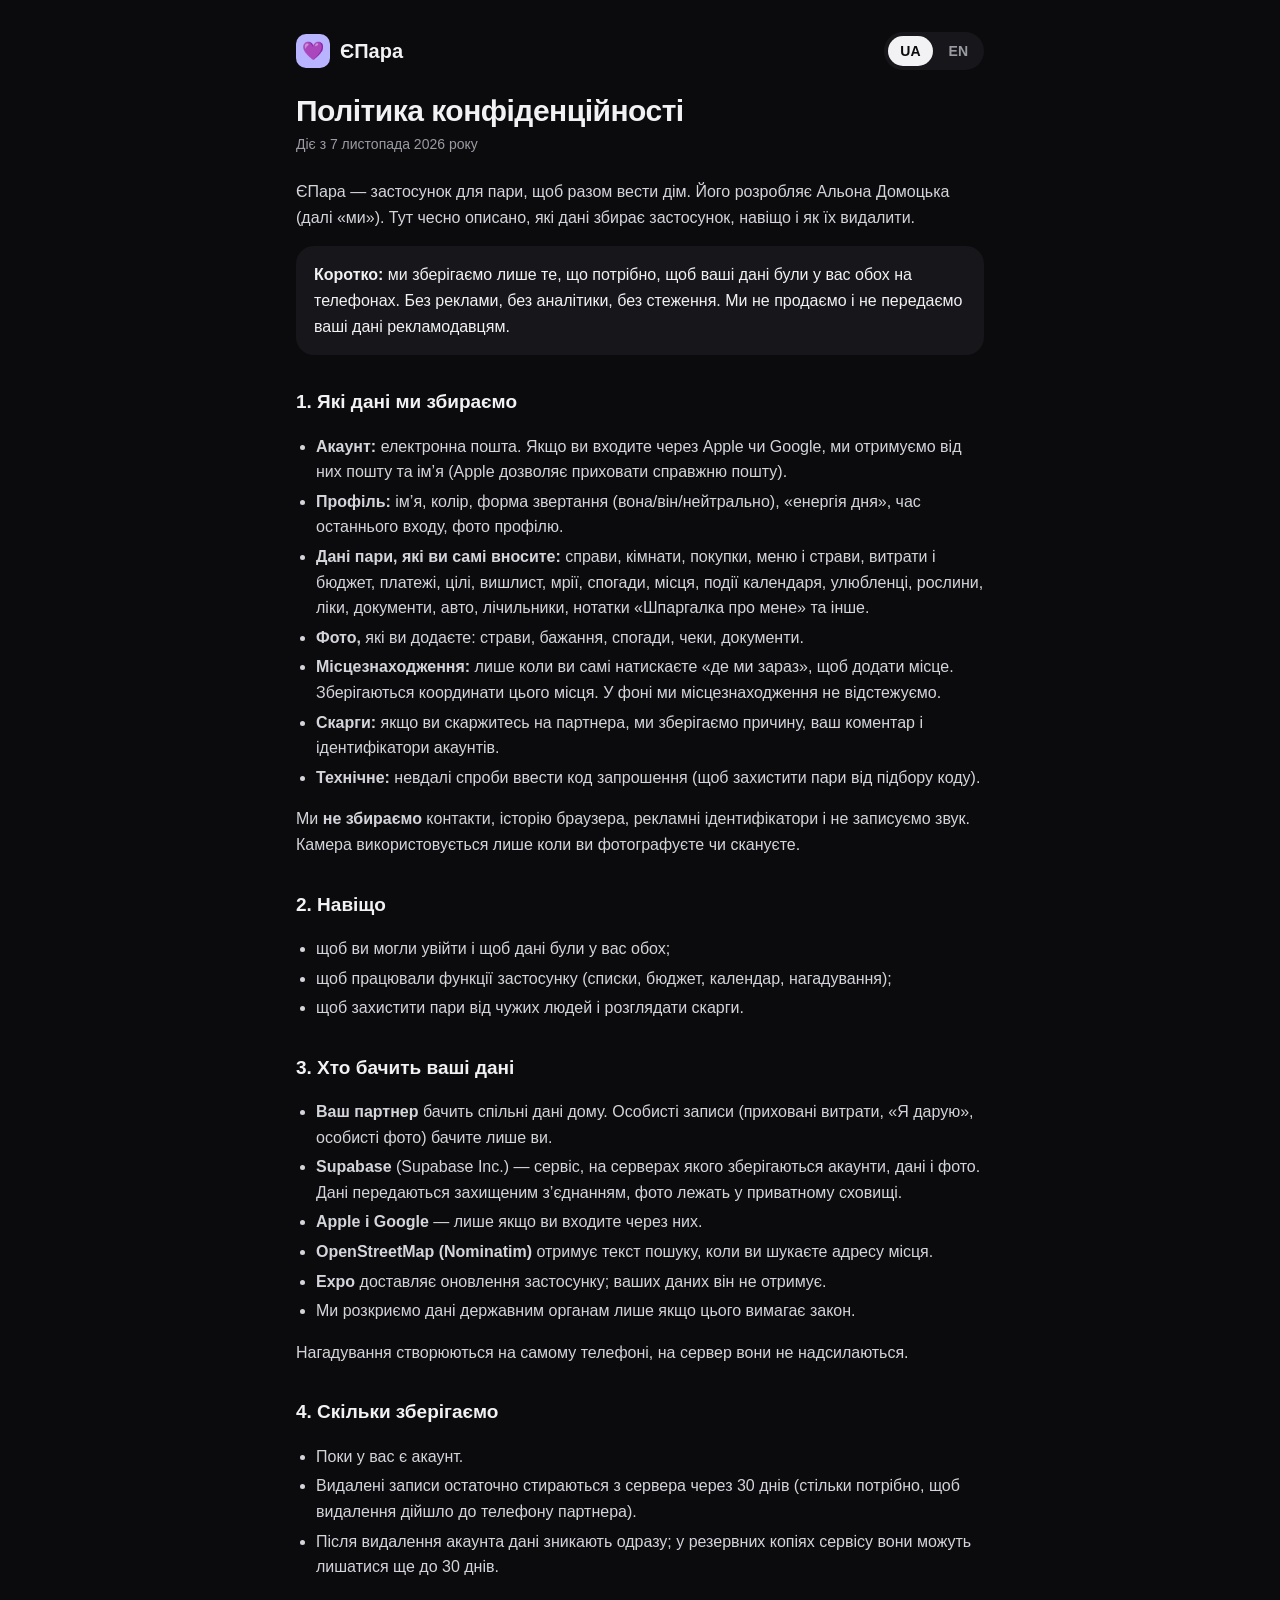
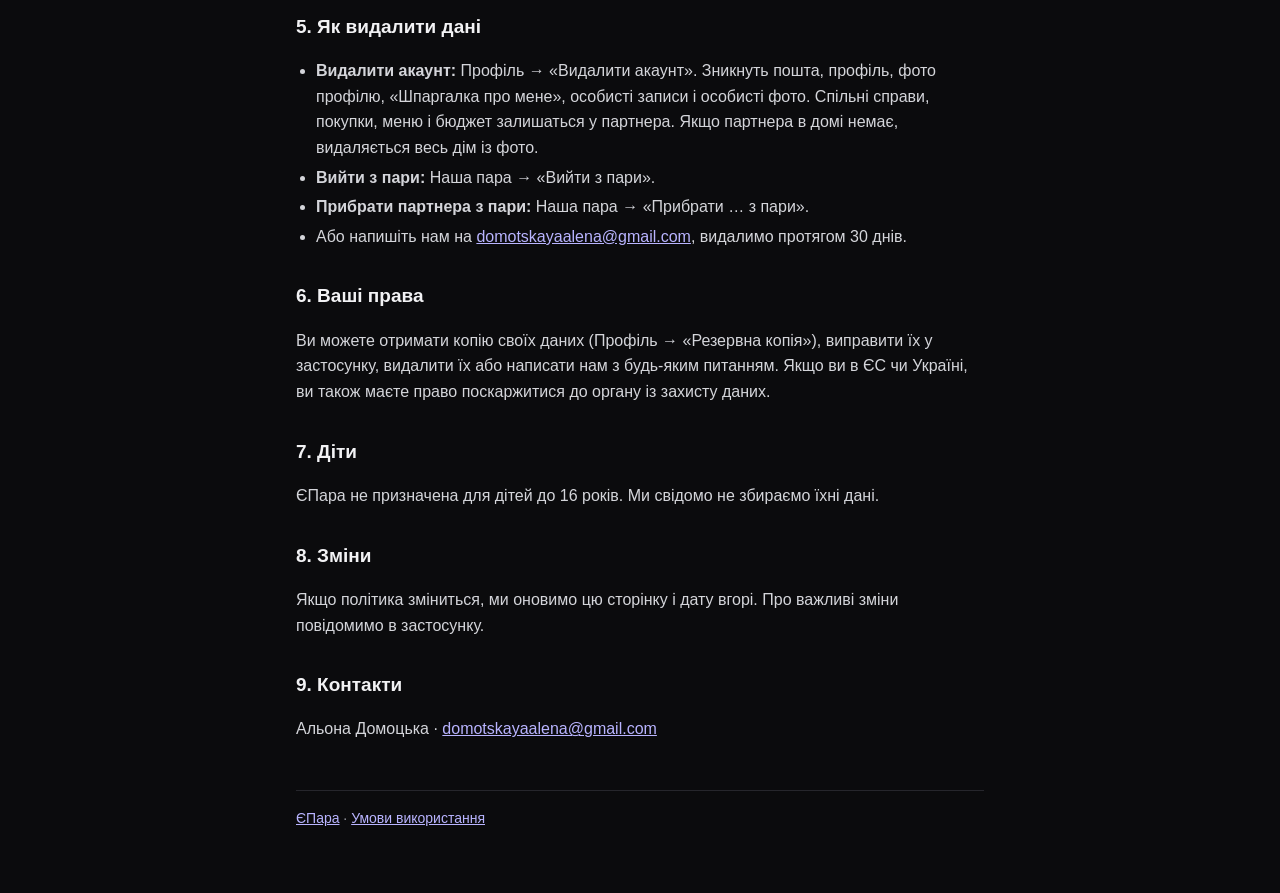
==== privacy.html @ fb5358cb "Privacy policy, terms and support page Co-Authored-By: Claude Opus 5.5 <noreply@anthropic.com>" ====
<!doctype html>
<html lang="uk">
<head>
<meta charset="utf-8">
<meta name="viewport" content="width=device-width, initial-scale=1">
<title>Політика конфіденційності · ЄПара</title>
<link rel="stylesheet" href="style.css">
</head>
<body>
<main>
  <header>
    <a class="brand" href="./"><span>💜</span>ЄПара</a>
    <div class="lang"><button data-set="uk">UA</button><button data-set="en">EN</button></div>
  </header>

<!-- ===================== УКРАЇНСЬКА ===================== -->
<article data-l="uk">
  <h1>Політика конфіденційності</h1>
  <p class="date">Діє з 7 листопада 2026 року</p>

  <p>ЄПара — застосунок для пари, щоб разом вести дім. Його розробляє Альона Домоцька (далі «ми»). Тут чесно описано, які дані збирає застосунок, навіщо і як їх видалити.</p>

  <div class="card"><strong>Коротко:</strong> ми зберігаємо лише те, що потрібно, щоб ваші дані були у вас обох на телефонах. Без реклами, без аналітики, без стеження. Ми не продаємо і не передаємо ваші дані рекламодавцям.</div>

  <h2>1. Які дані ми збираємо</h2>
  <ul>
    <li><strong>Акаунт:</strong> електронна пошта. Якщо ви входите через Apple чи Google, ми отримуємо від них пошту та ім’я (Apple дозволяє приховати справжню пошту).</li>
    <li><strong>Профіль:</strong> ім’я, колір, форма звертання (вона/він/нейтрально), «енергія дня», час останнього входу, фото профілю.</li>
    <li><strong>Дані пари, які ви самі вносите:</strong> справи, кімнати, покупки, меню і страви, витрати і бюджет, платежі, цілі, вишлист, мрії, спогади, місця, події календаря, улюбленці, рослини, ліки, документи, авто, лічильники, нотатки «Шпаргалка про мене» та інше.</li>
    <li><strong>Фото,</strong> які ви додаєте: страви, бажання, спогади, чеки, документи.</li>
    <li><strong>Місцезнаходження:</strong> лише коли ви самі натискаєте «де ми зараз», щоб додати місце. Зберігаються координати цього місця. У фоні ми місцезнаходження не відстежуємо.</li>
    <li><strong>Скарги:</strong> якщо ви скаржитесь на партнера, ми зберігаємо причину, ваш коментар і ідентифікатори акаунтів.</li>
    <li><strong>Технічне:</strong> невдалі спроби ввести код запрошення (щоб захистити пари від підбору коду).</li>
  </ul>
  <p>Ми <strong>не збираємо</strong> контакти, історію браузера, рекламні ідентифікатори і не записуємо звук. Камера використовується лише коли ви фотографуєте чи скануєте.</p>

  <h2>2. Навіщо</h2>
  <ul>
    <li>щоб ви могли увійти і щоб дані були у вас обох;</li>
    <li>щоб працювали функції застосунку (списки, бюджет, календар, нагадування);</li>
    <li>щоб захистити пари від чужих людей і розглядати скарги.</li>
  </ul>

  <h2>3. Хто бачить ваші дані</h2>
  <ul>
    <li><strong>Ваш партнер</strong> бачить спільні дані дому. Особисті записи (приховані витрати, «Я дарую», особисті фото) бачите лише ви.</li>
    <li><strong>Supabase</strong> (Supabase Inc.) — сервіс, на серверах якого зберігаються акаунти, дані і фото. Дані передаються захищеним з’єднанням, фото лежать у приватному сховищі.</li>
    <li><strong>Apple і Google</strong> — лише якщо ви входите через них.</li>
    <li><strong>OpenStreetMap (Nominatim)</strong> отримує текст пошуку, коли ви шукаєте адресу місця.</li>
    <li><strong>Expo</strong> доставляє оновлення застосунку; ваших даних він не отримує.</li>
    <li>Ми розкриємо дані державним органам лише якщо цього вимагає закон.</li>
  </ul>
  <p>Нагадування створюються на самому телефоні, на сервер вони не надсилаються.</p>

  <h2>4. Скільки зберігаємо</h2>
  <ul>
    <li>Поки у вас є акаунт.</li>
    <li>Видалені записи остаточно стираються з сервера через 30 днів (стільки потрібно, щоб видалення дійшло до телефону партнера).</li>
    <li>Після видалення акаунта дані зникають одразу; у резервних копіях сервісу вони можуть лишатися ще до 30 днів.</li>
  </ul>

  <h2>5. Як видалити дані</h2>
  <ul>
    <li><strong>Видалити акаунт:</strong> Профіль → «Видалити акаунт». Зникнуть пошта, профіль, фото профілю, «Шпаргалка про мене», особисті записи і особисті фото. Спільні справи, покупки, меню і бюджет залишаться у партнера. Якщо партнера в домі немає, видаляється весь дім із фото.</li>
    <li><strong>Вийти з пари:</strong> Наша пара → «Вийти з пари».</li>
    <li><strong>Прибрати партнера з пари:</strong> Наша пара → «Прибрати … з пари».</li>
    <li>Або напишіть нам на <a href="mailto:domotskayaalena@gmail.com">domotskayaalena@gmail.com</a>, видалимо протягом 30 днів.</li>
  </ul>

  <h2>6. Ваші права</h2>
  <p>Ви можете отримати копію своїх даних (Профіль → «Резервна копія»), виправити їх у застосунку, видалити їх або написати нам з будь-яким питанням. Якщо ви в ЄС чи Україні, ви також маєте право поскаржитися до органу із захисту даних.</p>

  <h2>7. Діти</h2>
  <p>ЄПара не призначена для дітей до 16 років. Ми свідомо не збираємо їхні дані.</p>

  <h2>8. Зміни</h2>
  <p>Якщо політика зміниться, ми оновимо цю сторінку і дату вгорі. Про важливі зміни повідомимо в застосунку.</p>

  <h2>9. Контакти</h2>
  <p>Альона Домоцька · <a href="mailto:domotskayaalena@gmail.com">domotskayaalena@gmail.com</a></p>
</article>

<!-- ===================== ENGLISH ===================== -->
<article data-l="en">
  <h1>Privacy Policy</h1>
  <p class="date">Effective November 7, 2026</p>

  <p>YePara (ЄПара) is an app that helps a couple run their home together. It is developed by Alona Domotska (“we”). This page honestly explains what data the app collects, why, and how to delete it.</p>

  <div class="card"><strong>In short:</strong> we store only what is needed to keep your data on both of your phones. No ads, no analytics, no tracking. We do not sell your data or share it with advertisers.</div>

  <h2>1. Data we collect</h2>
  <ul>
    <li><strong>Account:</strong> email address. If you sign in with Apple or Google, we receive your email and name from them (Apple lets you hide your real email).</li>
    <li><strong>Profile:</strong> name, colour, form of address (she/he/neutral), “energy of the day”, last seen time, profile photo.</li>
    <li><strong>Data you add as a couple:</strong> chores, rooms, shopping lists, menus and dishes, expenses and budget, payments, goals, wishlist, dreams, memories, places, calendar events, pets, plants, medicines, documents, car, meter readings, “About me” notes and more.</li>
    <li><strong>Photos</strong> you add: dishes, wishes, memories, receipts, documents.</li>
    <li><strong>Location:</strong> only when you tap “where we are now” to add a place. We store the coordinates of that place. We never track location in the background.</li>
    <li><strong>Reports:</strong> if you report your partner, we store the reason, your comment and the account identifiers.</li>
    <li><strong>Technical:</strong> failed invite code attempts (to protect couples from code guessing).</li>
  </ul>
  <p>We <strong>do not collect</strong> contacts, browsing history or advertising identifiers, and we never record audio. The camera is used only when you take a photo or scan.</p>

  <h2>2. Why</h2>
  <ul>
    <li>to let you sign in and keep your data in sync for both partners;</li>
    <li>to make app features work (lists, budget, calendar, reminders);</li>
    <li>to protect couples from strangers and to review reports.</li>
  </ul>

  <h2>3. Who can see your data</h2>
  <ul>
    <li><strong>Your partner</strong> sees the shared household data. Private entries (hidden expenses, “I’m giving this”, private photos) are visible only to you.</li>
    <li><strong>Supabase</strong> (Supabase Inc.) hosts accounts, data and photos. Data is sent over encrypted connections, photos are kept in private storage.</li>
    <li><strong>Apple and Google</strong>, only if you sign in with them.</li>
    <li><strong>OpenStreetMap (Nominatim)</strong> receives your search text when you look up a place address.</li>
    <li><strong>Expo</strong> delivers app updates; it does not receive your data.</li>
    <li>We disclose data to authorities only when required by law.</li>
  </ul>
  <p>Reminders are created on your phone and are never sent to a server.</p>

  <h2>4. How long we keep data</h2>
  <ul>
    <li>As long as you have an account.</li>
    <li>Deleted entries are permanently removed from the server after 30 days (the time needed for the deletion to reach your partner’s phone).</li>
    <li>When you delete your account, data is removed immediately; it may remain in the provider’s backups for up to 30 days.</li>
  </ul>

  <h2>5. How to delete your data</h2>
  <ul>
    <li><strong>Delete account:</strong> Profile → “Delete account”. Your email, profile, profile photo, “About me”, private entries and private photos are removed. Shared chores, shopping, menus and budget stay with your partner. If you have no partner in the household, the whole household with its photos is deleted.</li>
    <li><strong>Leave the couple:</strong> Our couple → “Leave couple”.</li>
    <li><strong>Remove your partner:</strong> Our couple → “Remove … from couple”.</li>
    <li>Or email us at <a href="mailto:domotskayaalena@gmail.com">domotskayaalena@gmail.com</a> and we will delete it within 30 days.</li>
  </ul>

  <h2>6. Your rights</h2>
  <p>You can get a copy of your data (Profile → “Backup”), correct it in the app, delete it, or contact us with any question. If you are in the EU or Ukraine, you may also complain to your data protection authority.</p>

  <h2>7. Children</h2>
  <p>YePara is not intended for children under 16. We do not knowingly collect their data.</p>

  <h2>8. Changes</h2>
  <p>If this policy changes, we will update this page and the date above. We will tell you about important changes in the app.</p>

  <h2>9. Contact</h2>
  <p>Alona Domotska · <a href="mailto:domotskayaalena@gmail.com">domotskayaalena@gmail.com</a></p>
</article>

  <footer><a href="./">ЄПара</a> · <a href="terms.html"><span data-l="uk">Умови використання</span><span data-l="en">Terms of Use</span></a></footer>
</main>
<script src="lang.js"></script>
</body>
</html>
---- style.css ----
:root { --bg: #0B0B0D; --card: #17171B; --text: #F2F2F4; --muted: #9A9BA3; --accent: #B9B4FF; --line: #26262C; }
* { box-sizing: border-box; }
html { -webkit-text-size-adjust: 100%; }
body { margin: 0; background: var(--bg); color: var(--text); font: 16px/1.6 -apple-system, BlinkMacSystemFont, "Segoe UI", Roboto, sans-serif; }
main { max-width: 720px; margin: 0 auto; padding: 32px 16px 64px; }
header { display: flex; align-items: center; justify-content: space-between; gap: 12px; margin-bottom: 24px; }
.brand { display: flex; align-items: center; gap: 10px; font-weight: 800; font-size: 20px; color: var(--text); text-decoration: none; }
.brand span { width: 34px; height: 34px; border-radius: 10px; background: var(--accent); display: grid; place-items: center; color: #1A1830; font-size: 18px; }
.lang { display: flex; gap: 4px; background: var(--card); border-radius: 999px; padding: 4px; }
.lang button { border: 0; background: transparent; color: var(--muted); font: inherit; font-size: 14px; font-weight: 700; padding: 4px 12px; border-radius: 999px; cursor: pointer; }
.lang button[aria-pressed="true"] { background: var(--text); color: var(--bg); }
h1 { font-size: 30px; line-height: 1.15; letter-spacing: -0.5px; margin: 8px 0 4px; }
h2 { font-size: 19px; margin: 32px 0 8px; }
p, li { color: #D4D5DA; }
ul { padding-left: 20px; }
li { margin: 4px 0; }
a { color: var(--accent); }
.date { color: var(--muted); font-size: 14px; margin: 0 0 24px; }
.card { background: var(--card); border-radius: 18px; padding: 16px 18px; margin: 16px 0; }
.links { display: grid; gap: 10px; margin-top: 24px; }
.links a { display: block; background: var(--card); border-radius: 14px; padding: 14px 16px; text-decoration: none; color: var(--text); font-weight: 700; }
footer { margin-top: 48px; color: var(--muted); font-size: 14px; border-top: 1px solid var(--line); padding-top: 16px; }
[lang="en"] [data-l="uk"], [lang="uk"] [data-l="en"] { display: none; }
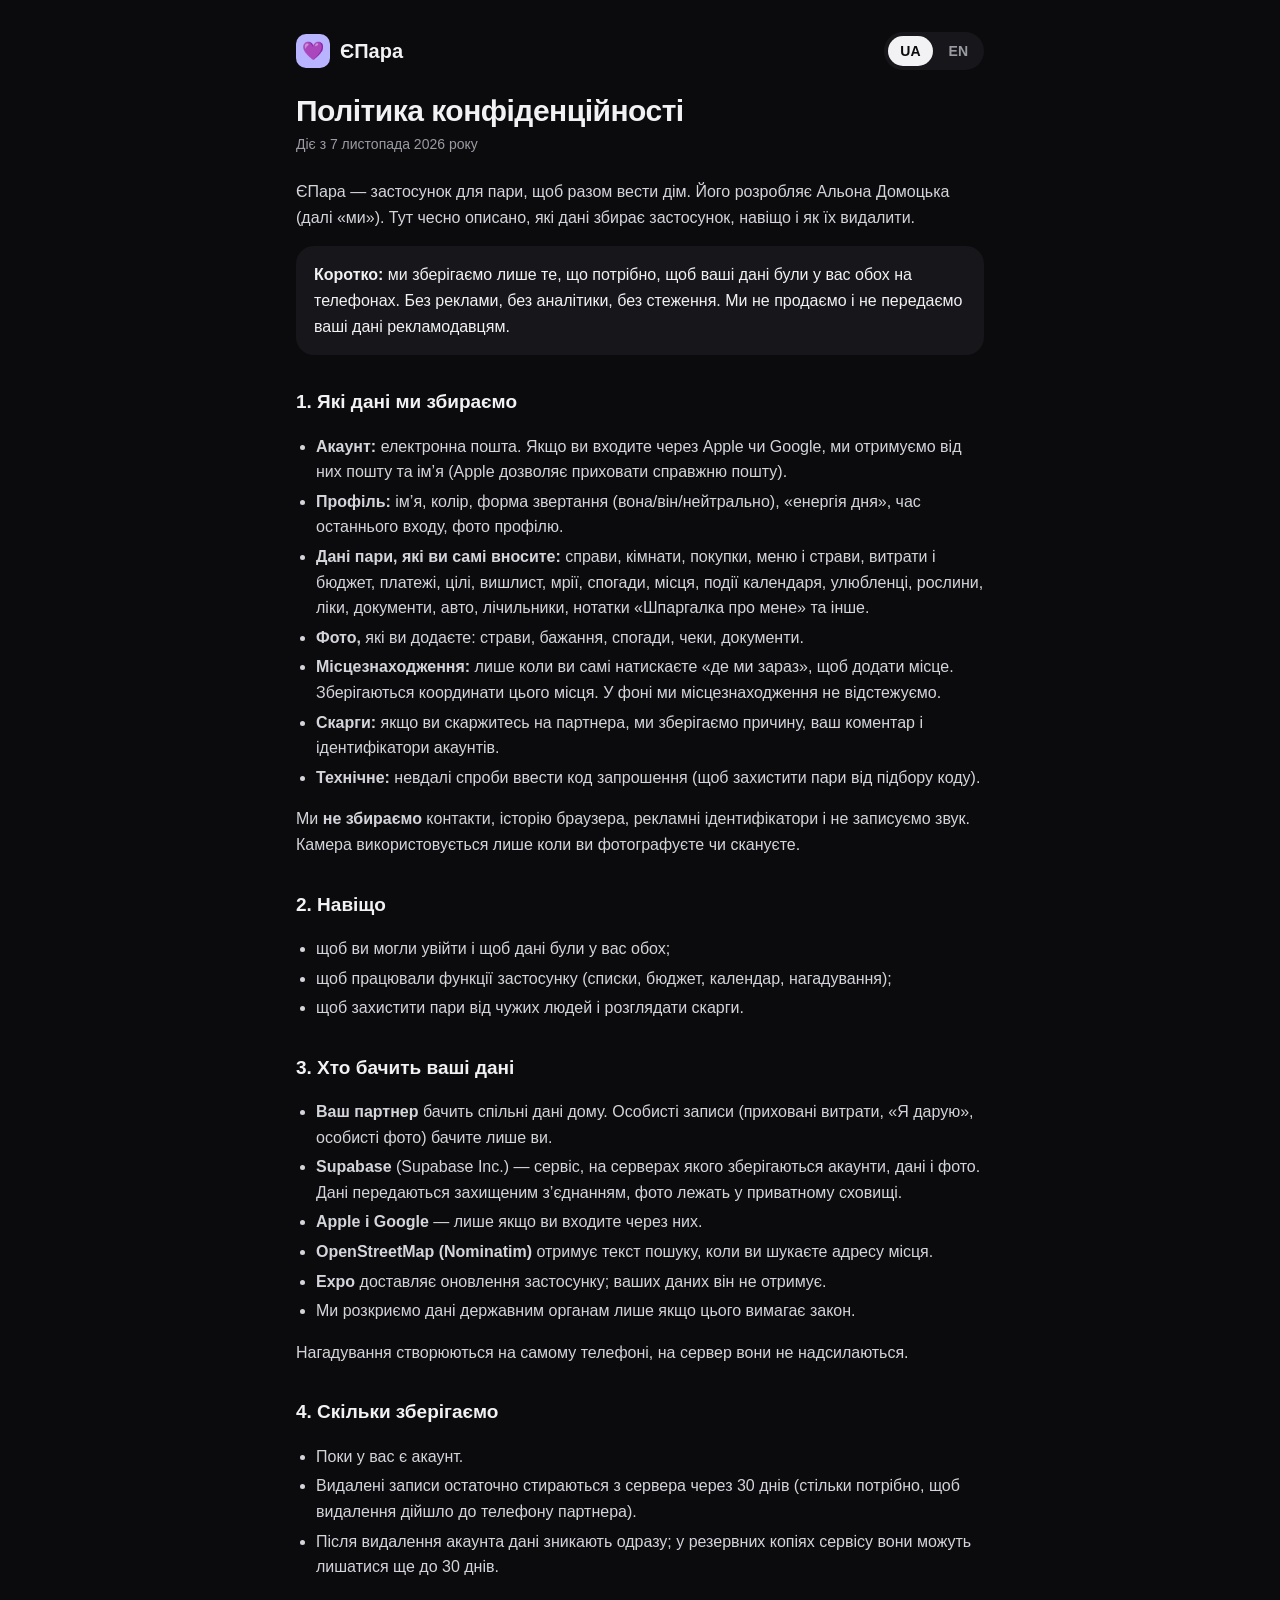
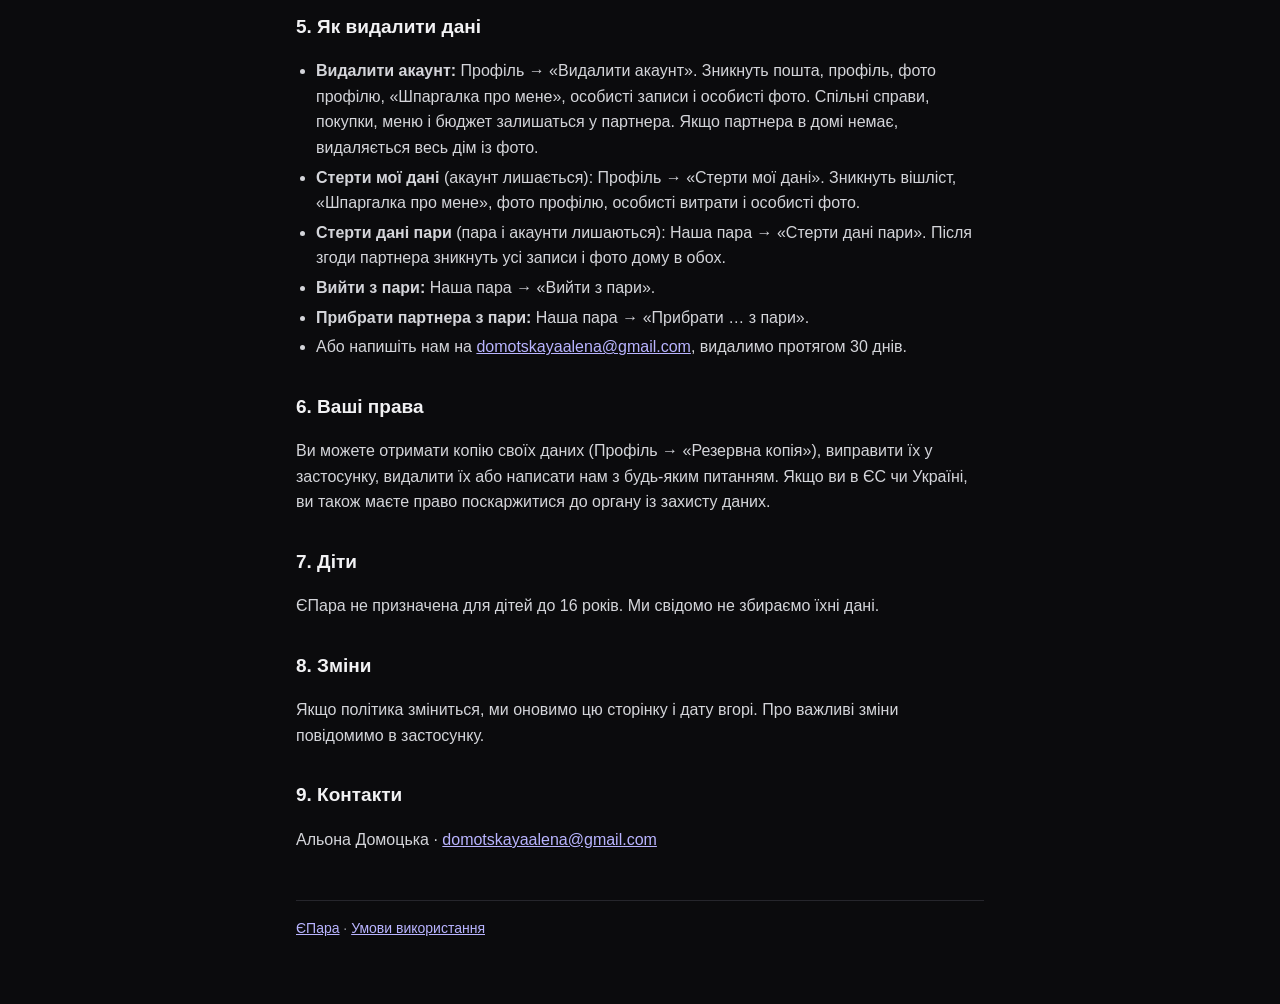
==== commit 68dbb058: "Privacy: erase my data and erase couple data Co-Authored-By: Claude Opus 5.5 <noreply@anthropic.com>" ====
--- a/privacy.html
+++ b/privacy.html
@@ -62,6 +62,8 @@
   <h2>5. Як видалити дані</h2>
   <ul>
     <li><strong>Видалити акаунт:</strong> Профіль → «Видалити акаунт». Зникнуть пошта, профіль, фото профілю, «Шпаргалка про мене», особисті записи і особисті фото. Спільні справи, покупки, меню і бюджет залишаться у партнера. Якщо партнера в домі немає, видаляється весь дім із фото.</li>
+    <li><strong>Стерти мої дані</strong> (акаунт лишається): Профіль → «Стерти мої дані». Зникнуть вішліст, «Шпаргалка про мене», фото профілю, особисті витрати і особисті фото.</li>
+    <li><strong>Стерти дані пари</strong> (пара і акаунти лишаються): Наша пара → «Стерти дані пари». Після згоди партнера зникнуть усі записи і фото дому в обох.</li>
     <li><strong>Вийти з пари:</strong> Наша пара → «Вийти з пари».</li>
     <li><strong>Прибрати партнера з пари:</strong> Наша пара → «Прибрати … з пари».</li>
     <li>Або напишіть нам на <a href="mailto:domotskayaalena@gmail.com">domotskayaalena@gmail.com</a>, видалимо протягом 30 днів.</li>
@@ -129,6 +131,8 @@
   <h2>5. How to delete your data</h2>
   <ul>
     <li><strong>Delete account:</strong> Profile → “Delete account”. Your email, profile, profile photo, “About me”, private entries and private photos are removed. Shared chores, shopping, menus and budget stay with your partner. If you have no partner in the household, the whole household with its photos is deleted.</li>
+    <li><strong>Erase my data</strong> (account stays): Profile → “Erase my data”. Your wishlist, “About me”, profile photo, private expenses and private photos are removed.</li>
+    <li><strong>Erase couple data</strong> (couple and accounts stay): Our couple → “Erase couple data”. Once your partner agrees, all household entries and photos are removed for both of you.</li>
     <li><strong>Leave the couple:</strong> Our couple → “Leave couple”.</li>
     <li><strong>Remove your partner:</strong> Our couple → “Remove … from couple”.</li>
     <li>Or email us at <a href="mailto:domotskayaalena@gmail.com">domotskayaalena@gmail.com</a> and we will delete it within 30 days.</li>
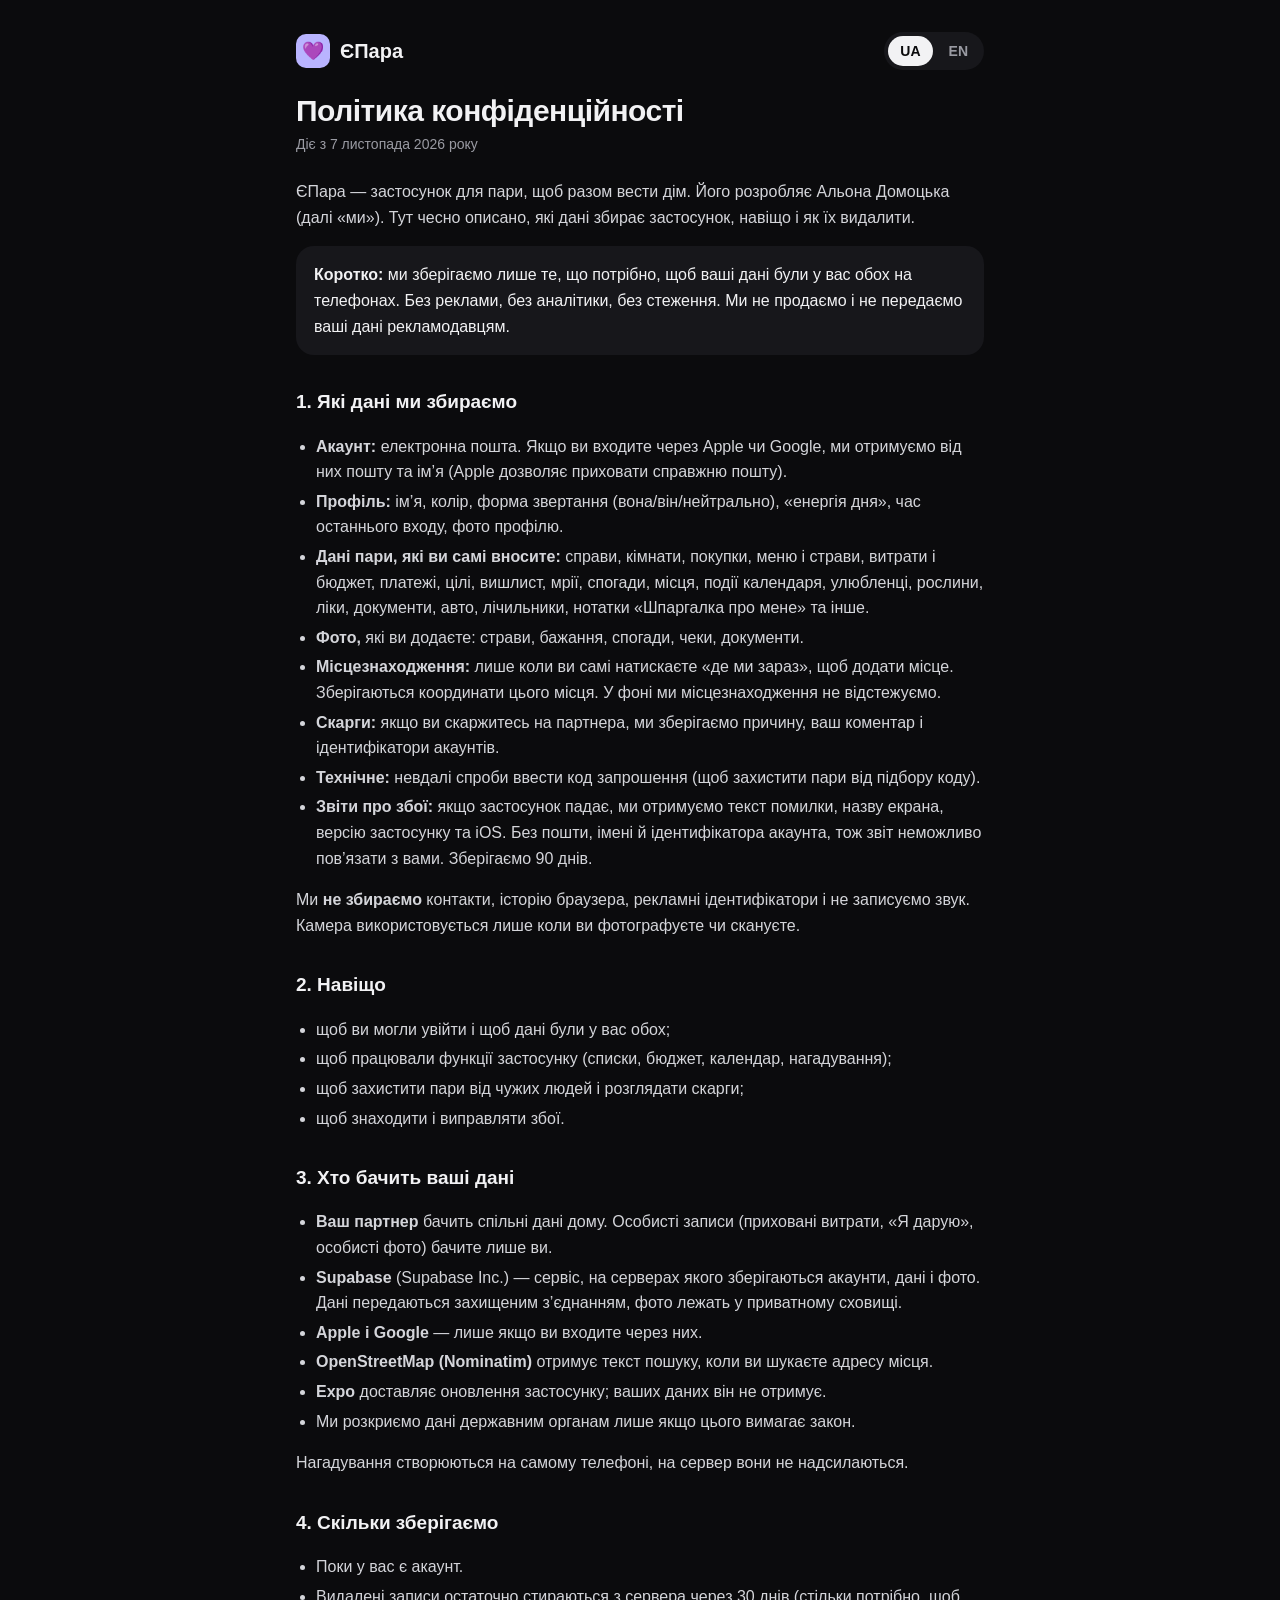
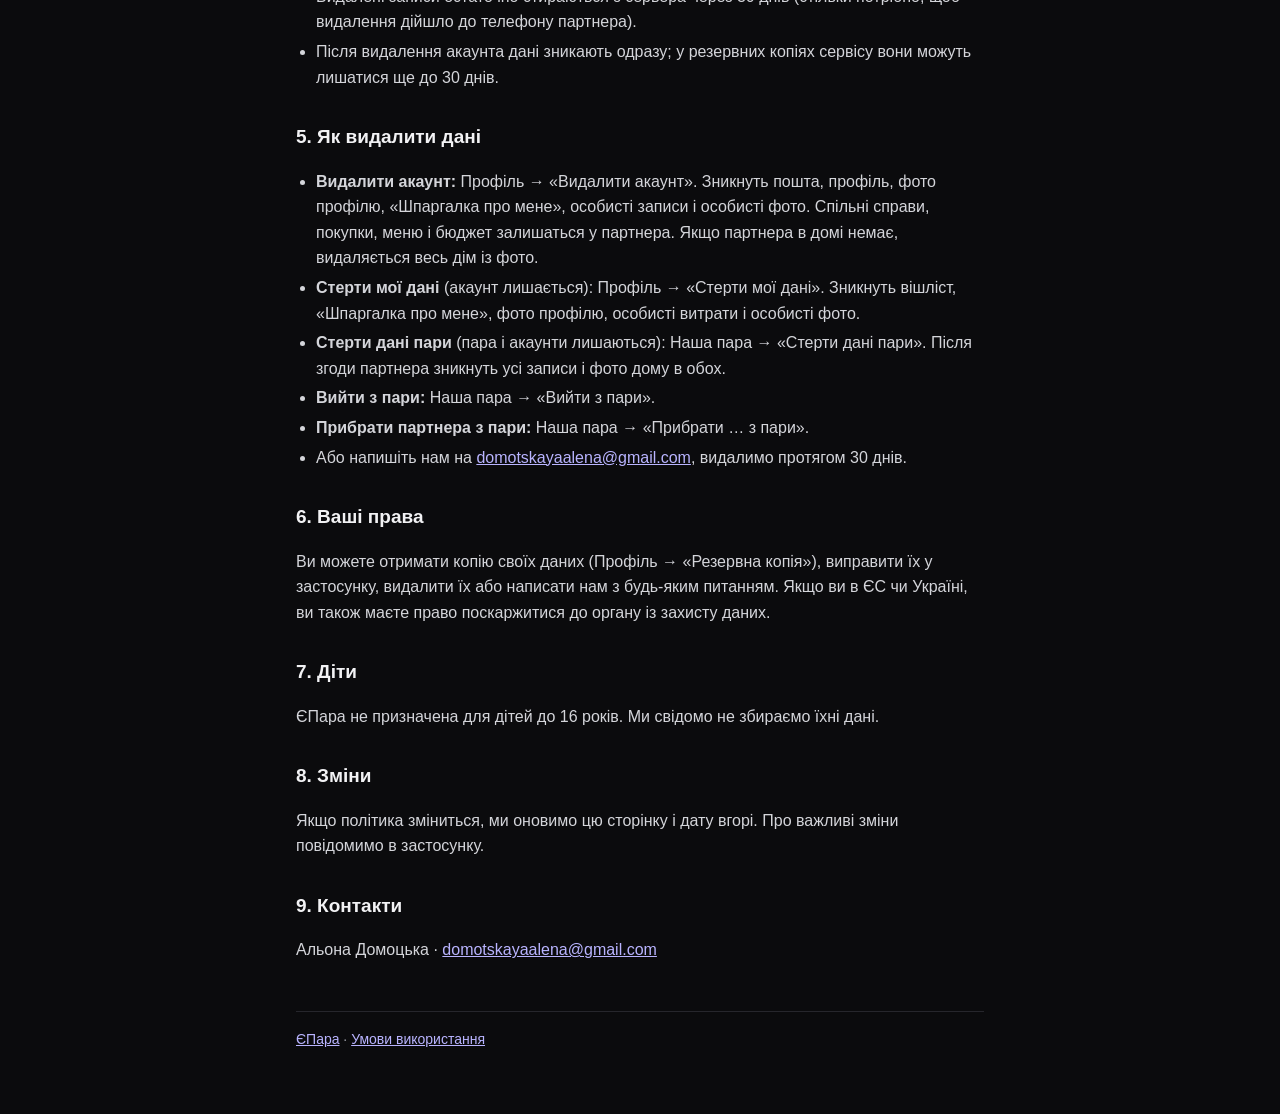
==== commit feb86c13: "Privacy: crash reports Co-Authored-By: Claude Opus 5.5 <noreply@anthropic.com>" ====
--- a/privacy.html
+++ b/privacy.html
@@ -31,6 +31,7 @@
     <li><strong>Місцезнаходження:</strong> лише коли ви самі натискаєте «де ми зараз», щоб додати місце. Зберігаються координати цього місця. У фоні ми місцезнаходження не відстежуємо.</li>
     <li><strong>Скарги:</strong> якщо ви скаржитесь на партнера, ми зберігаємо причину, ваш коментар і ідентифікатори акаунтів.</li>
     <li><strong>Технічне:</strong> невдалі спроби ввести код запрошення (щоб захистити пари від підбору коду).</li>
+    <li><strong>Звіти про збої:</strong> якщо застосунок падає, ми отримуємо текст помилки, назву екрана, версію застосунку та iOS. Без пошти, імені й ідентифікатора акаунта, тож звіт неможливо пов’язати з вами. Зберігаємо 90 днів.</li>
   </ul>
   <p>Ми <strong>не збираємо</strong> контакти, історію браузера, рекламні ідентифікатори і не записуємо звук. Камера використовується лише коли ви фотографуєте чи скануєте.</p>
 
@@ -38,7 +39,8 @@
   <ul>
     <li>щоб ви могли увійти і щоб дані були у вас обох;</li>
     <li>щоб працювали функції застосунку (списки, бюджет, календар, нагадування);</li>
-    <li>щоб захистити пари від чужих людей і розглядати скарги.</li>
+    <li>щоб захистити пари від чужих людей і розглядати скарги;</li>
+    <li>щоб знаходити і виправляти збої.</li>
   </ul>
 
   <h2>3. Хто бачить ваші дані</h2>
@@ -100,6 +102,7 @@
     <li><strong>Location:</strong> only when you tap “where we are now” to add a place. We store the coordinates of that place. We never track location in the background.</li>
     <li><strong>Reports:</strong> if you report your partner, we store the reason, your comment and the account identifiers.</li>
     <li><strong>Technical:</strong> failed invite code attempts (to protect couples from code guessing).</li>
+    <li><strong>Crash reports:</strong> if the app crashes, we receive the error text, screen name, app and iOS version. No email, name or account identifier, so a report cannot be linked to you. Kept for 90 days.</li>
   </ul>
   <p>We <strong>do not collect</strong> contacts, browsing history or advertising identifiers, and we never record audio. The camera is used only when you take a photo or scan.</p>
 
@@ -107,7 +110,8 @@
   <ul>
     <li>to let you sign in and keep your data in sync for both partners;</li>
     <li>to make app features work (lists, budget, calendar, reminders);</li>
-    <li>to protect couples from strangers and to review reports.</li>
+    <li>to protect couples from strangers and to review reports;</li>
+    <li>to find and fix crashes.</li>
   </ul>
 
   <h2>3. Who can see your data</h2>
